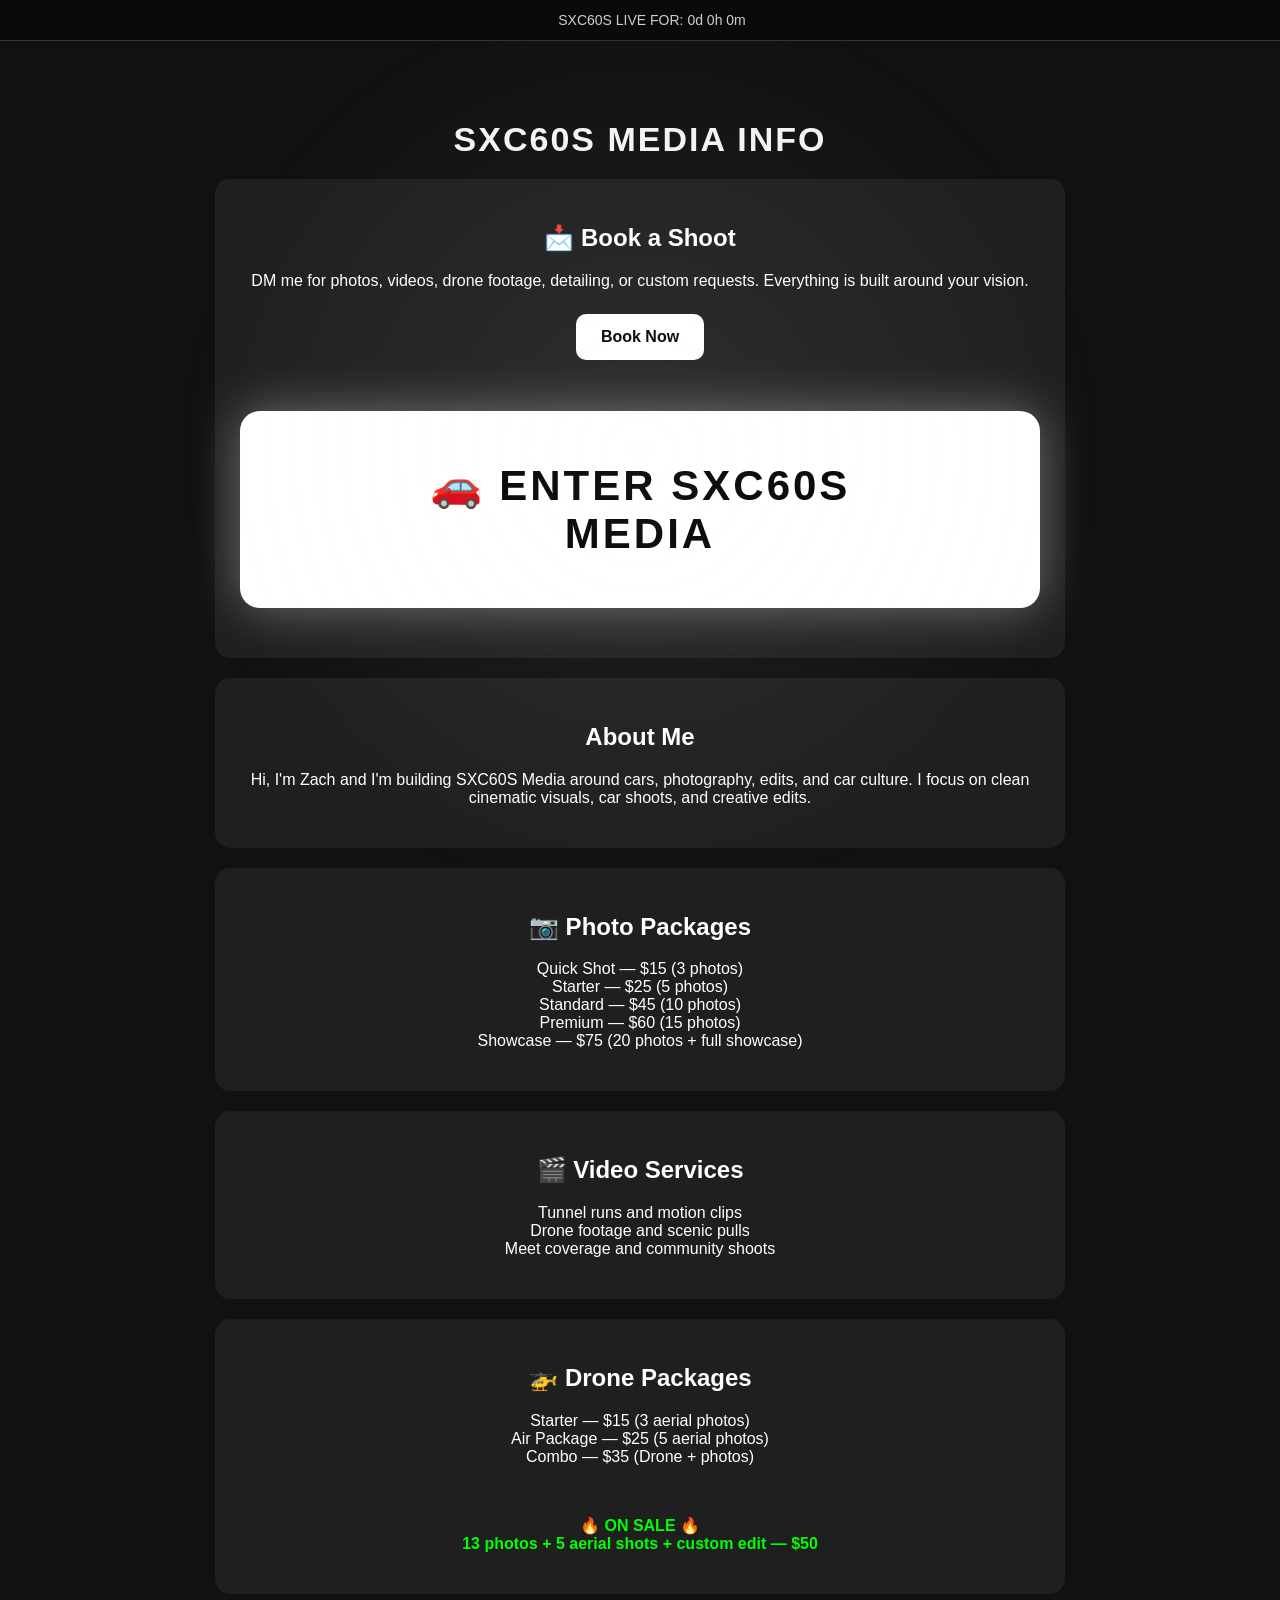
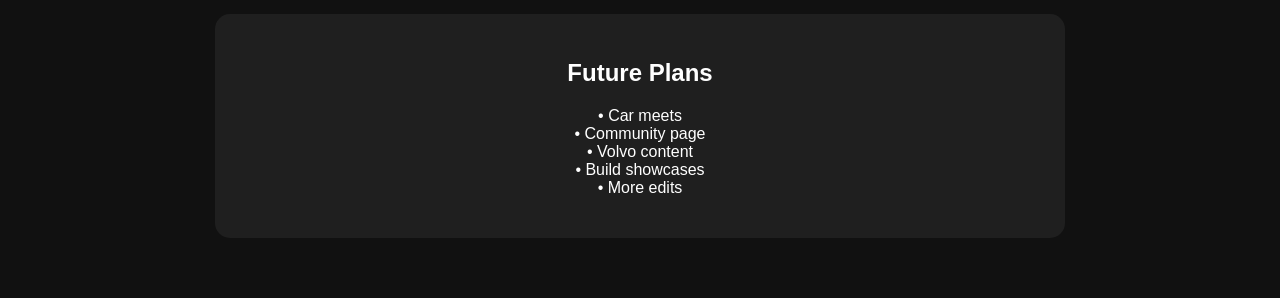
==== info.html @ db4149a3 "Update info.html" ====
<!DOCTYPE html>
<html>
<head>
<title>SXC60S Media Info</title>

<style>

body{
margin:0;
background:#111;
color:white;
font-family:Arial;
text-align:center;
padding:40px;
padding-top:90px; /* ✅ FIX: prevents overlap with top bar */
}

/* =========================
   BACKGROUND GLOW
========================= */

body::before{
content:"";
position:fixed;
top:0;
left:0;
width:100%;
height:100%;
background:radial-gradient(circle at center, rgba(255,255,255,0.07), transparent 60%);
pointer-events:none;
}

/* =========================
   HEADER TIMER
========================= */

.top-bar{
position:fixed;   /* changed from sticky → more stable */
top:0;
left:0;
width:100%;
background:#0a0a0a;
padding:12px;
border-bottom:1px solid #333;
z-index:10;
}

#timer{
font-size:14px;
opacity:0.8;
}

/* =========================
   🔥 TITLE FIXED POSITION
========================= */

h1{
font-size:34px;
margin:30px 0 10px 0;   /* ✅ pushes it down nicely */
letter-spacing:2px;
opacity:0.95;
}

/* =========================
   BOXES
========================= */

.box{
background:#1f1f1f;
padding:25px;
margin:20px auto;
width:80%;
max-width:800px;
border-radius:15px;

transition:0.3s;
}

.box:hover{
transform:translateY(-6px);
box-shadow:0 10px 30px rgba(255,255,255,0.06);
}

/* =========================
   BUTTONS
========================= */

.button{
display:inline-block;
padding:14px 25px;
background:white;
color:black;
text-decoration:none;
border-radius:10px;
font-weight:bold;
margin:8px;

transition:0.3s;
}

.button:hover{
transform:scale(1.05);
opacity:0.85;
}

/* =========================
   BIG ENTER BUTTON
========================= */

.media-enter-btn{
display:inline-block;

padding:50px 120px;
background:white;
color:black;

border-radius:20px;

text-decoration:none;
font-weight:bold;

font-size:42px;
letter-spacing:3px;

margin:25px 0;

transition:0.3s;

box-shadow:0 0 50px rgba(255,255,255,0.35);
}

.media-enter-btn:hover{
transform:scale(1.12);
box-shadow:0 0 90px rgba(255,255,255,0.5);
opacity:0.9;
}

/* =========================
   INFO CARDS
========================= */

.info-card{
background:#2a2a2a;
padding:15px;
margin:10px auto;
border-radius:10px;
width:80%;
max-width:500px;
transition:0.3s;
}

.info-card:hover{
transform:scale(1.03);
background:#333;
}

</style>

</head>

<body>

<!-- TIMER -->
<div class="top-bar">
<div id="timer">Loading timer...</div>
</div>

<!-- TITLE -->
<h1>SXC60S MEDIA INFO</h1>

<!-- BOOK -->
<div class="box">

<h2>📩 Book a Shoot</h2>

<p>
DM me for photos, videos, drone footage, detailing, or custom requests.
Everything is built around your vision.
</p>

<a class="button" href="https://instagram.com/YOURUSERNAME" target="_blank">
Book Now
</a>

<br><br>

<a class="media-enter-btn" href="index.html">
🚗 ENTER SXC60S MEDIA
</a>

</div>

<!-- ABOUT -->
<div class="box">

<h2>About Me</h2>

<p>
Hi, I'm Zach and I'm building SXC60S Media around cars, photography, edits, and car culture.
I focus on clean cinematic visuals, car shoots, and creative edits.
</p>

</div>

<!-- PHOTO -->
<div class="box">

<h2>📷 Photo Packages</h2>

<p>
Quick Shot — $15 (3 photos)<br>
Starter — $25 (5 photos)<br>
Standard — $45 (10 photos)<br>
Premium — $60 (15 photos)<br>
Showcase — $75 (20 photos + full showcase)
</p>

</div>

<!-- VIDEO -->
<div class="box">

<h2>🎬 Video Services</h2>

<p>
Tunnel runs and motion clips<br>
Drone footage and scenic pulls<br>
Meet coverage and community shoots
</p>

</div>

<!-- DRONE -->
<div class="box">

<h2>🚁 Drone Packages</h2>

<p>
Starter — $15 (3 aerial photos)<br>
Air Package — $25 (5 aerial photos)<br>
Combo — $35 (Drone + photos)
</p>

<br>

<p style="color:lime; font-weight:bold;">
🔥 ON SALE 🔥<br>
13 photos + 5 aerial shots + custom edit — $50
</p>

</div>

<!-- FUTURE -->
<div class="box">

<h2>Future Plans</h2>

<p>
• Car meets<br>
• Community page<br>
• Volvo content<br>
• Build showcases<br>
• More edits
</p>

</div>

<script>

/* TIMER */
let startTime = localStorage.getItem("sxc60s_start");

if(!startTime){
startTime = Date.now();
localStorage.setItem("sxc60s_start", startTime);
}

function updateTimer(){

const now = Date.now();
const diff = now - startTime;

const days = Math.floor(diff / (1000*60*60*24));
const hours = Math.floor((diff / (1000*60*60)) % 24);
const minutes = Math.floor((diff / (1000*60)) % 60);

document.getElementById("timer").innerText =
`SXC60S LIVE FOR: ${days}d ${hours}h ${minutes}m`;

}

setInterval(updateTimer, 1000);
updateTimer();

</script>

</body>
</html>
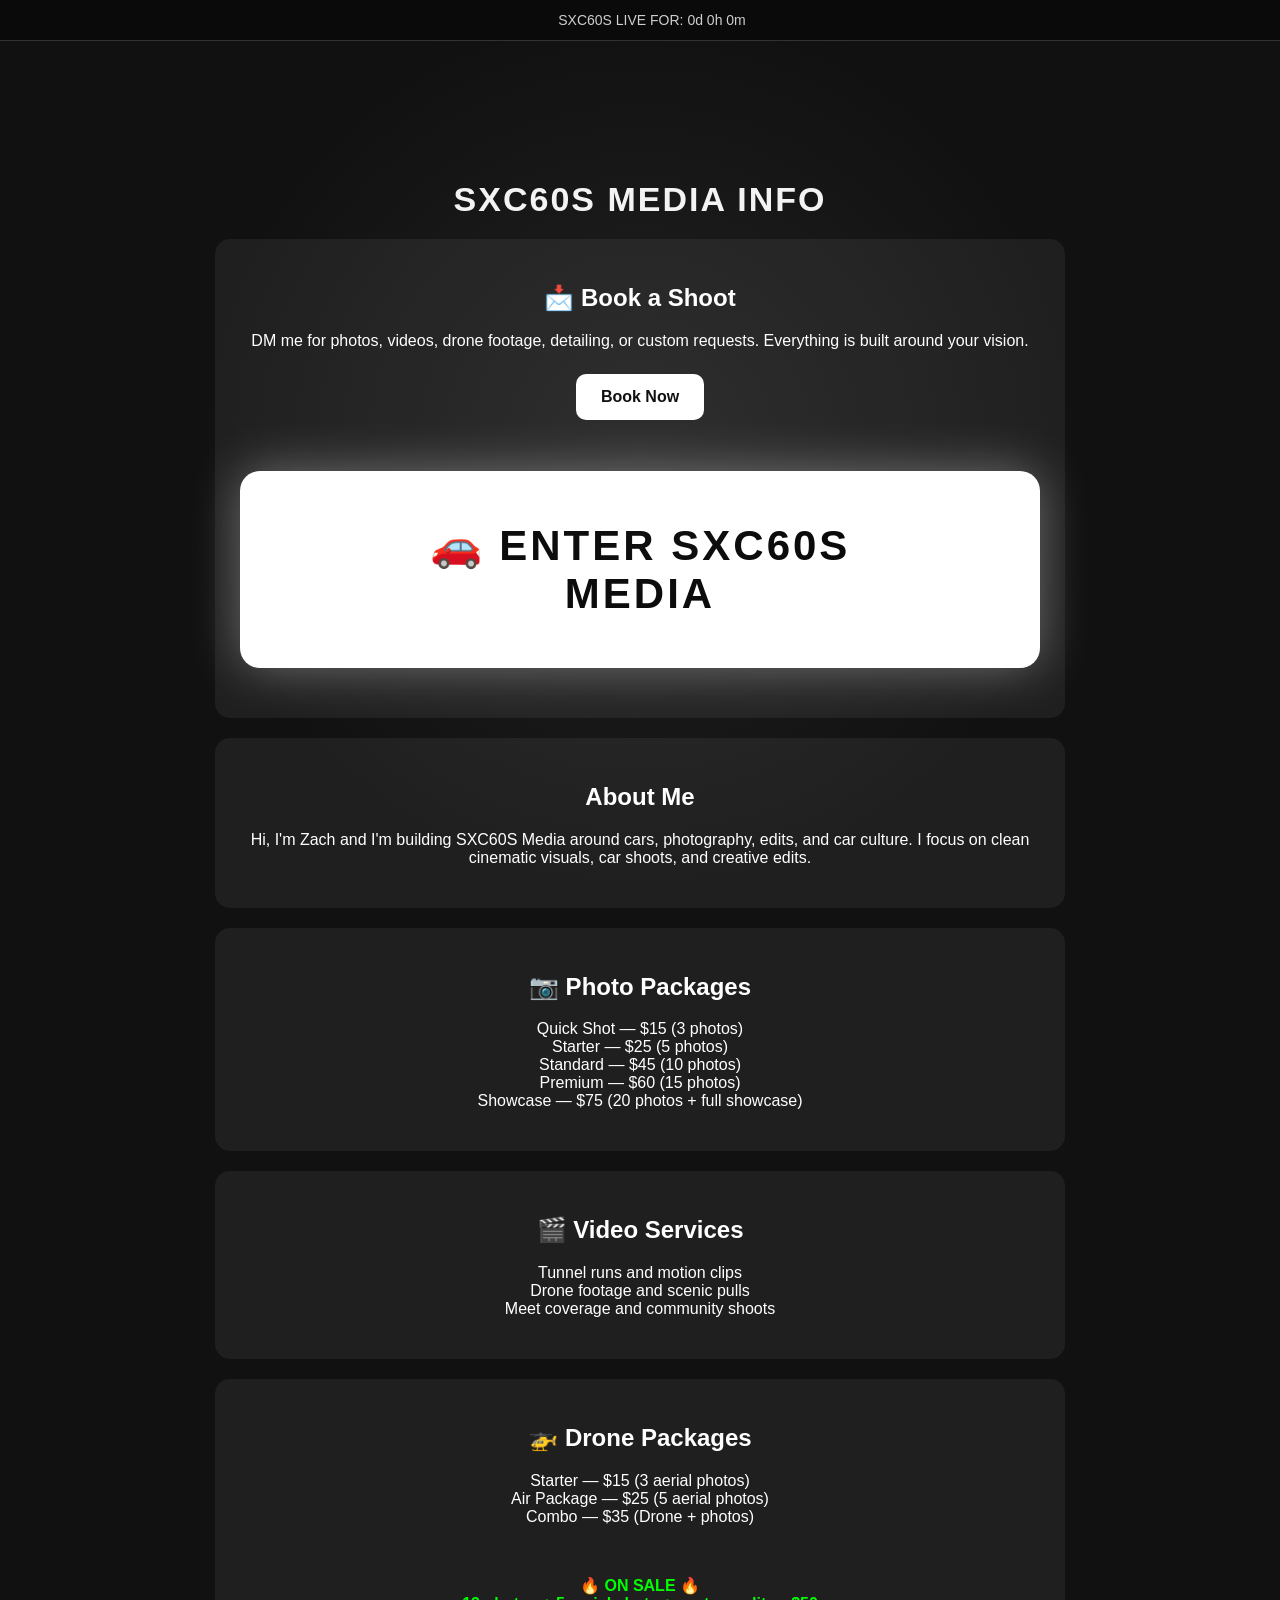
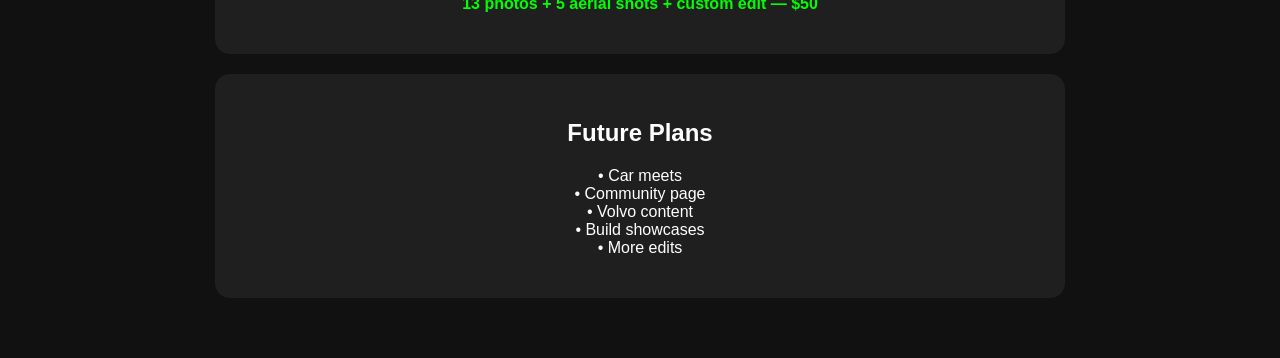
==== commit e90ee731: "Update info.html" ====
--- a/info.html
+++ b/info.html
@@ -11,8 +11,10 @@
 color:white;
 font-family:Arial;
 text-align:center;
+
+/* ✅ FIX: proper spacing for fixed top bar */
 padding:40px;
-padding-top:90px; /* ✅ FIX: prevents overlap with top bar */
+padding-top:120px;
 }
 
 /* =========================
@@ -35,7 +37,7 @@
 ========================= */
 
 .top-bar{
-position:fixed;   /* changed from sticky → more stable */
+position:fixed;
 top:0;
 left:0;
 width:100%;
@@ -51,12 +53,12 @@
 }
 
 /* =========================
-   🔥 TITLE FIXED POSITION
+   TITLE (FIXED PROPERLY)
 ========================= */
 
 h1{
 font-size:34px;
-margin:30px 0 10px 0;   /* ✅ pushes it down nicely */
+margin:60px 0 10px 0; /* ✅ pushes it BELOW the fixed bar cleanly */
 letter-spacing:2px;
 opacity:0.95;
 }
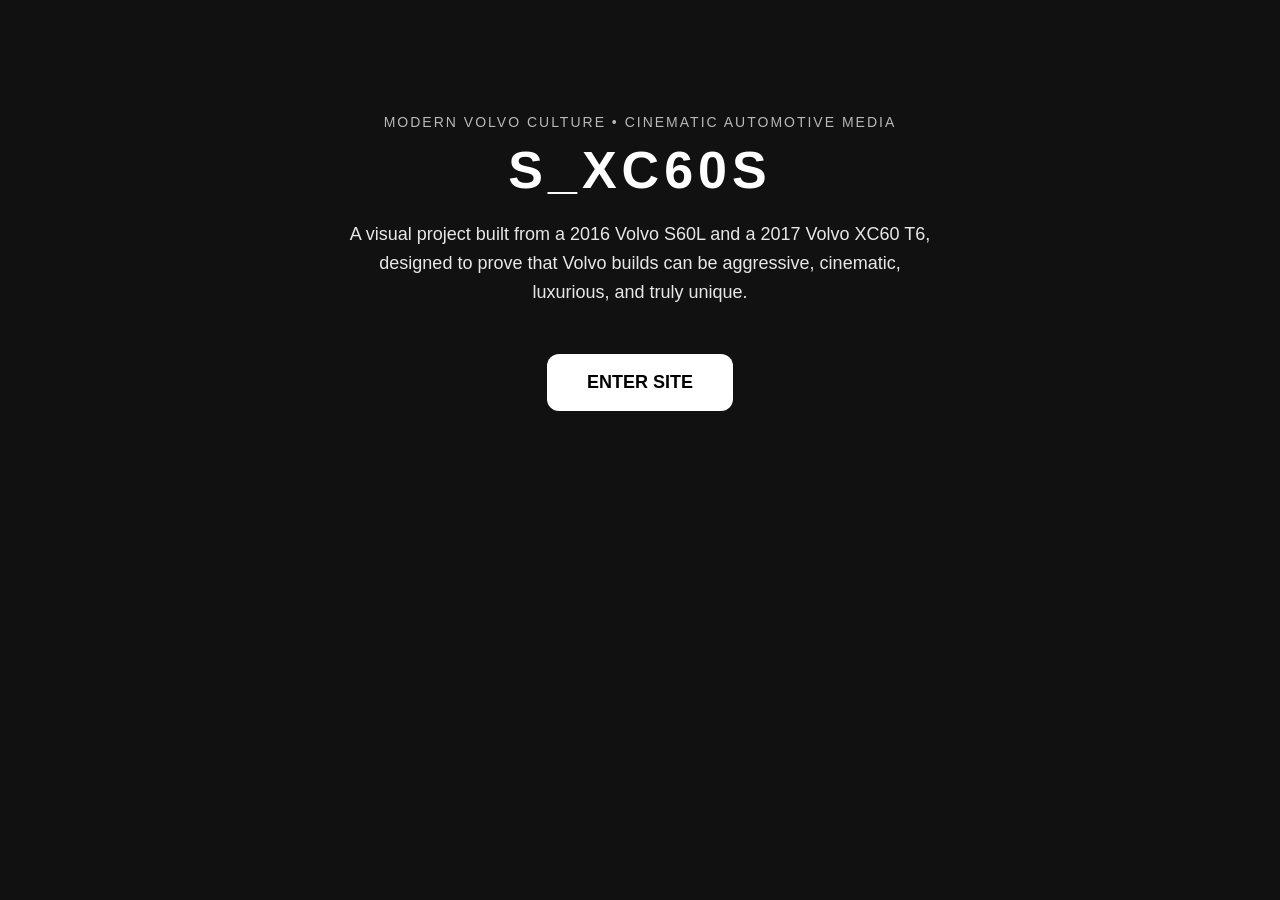
==== commit e86179ee: "Update info.html" ====
--- a/info.html
+++ b/info.html
@@ -1,7 +1,7 @@
 <!DOCTYPE html>
 <html>
 <head>
-<title>SXC60S Media Info</title>
+<title>S_XC60S Brand</title>
 
 <style>
 
@@ -11,149 +11,54 @@
 color:white;
 font-family:Arial;
 text-align:center;
-
-/* ✅ FIX: proper spacing for fixed top bar */
-padding:40px;
-padding-top:120px;
+padding:60px 20px;
 }
 
-/* =========================
-   BACKGROUND GLOW
-========================= */
-
-body::before{
-content:"";
-position:fixed;
-top:0;
-left:0;
-width:100%;
-height:100%;
-background:radial-gradient(circle at center, rgba(255,255,255,0.07), transparent 60%);
-pointer-events:none;
+/* BRAND BLOCK */
+.brand{
+max-width:800px;
+margin:0 auto;
+padding:40px 20px;
 }
 
-/* =========================
-   HEADER TIMER
-========================= */
-
-.top-bar{
-position:fixed;
-top:0;
-left:0;
-width:100%;
-background:#0a0a0a;
-padding:12px;
-border-bottom:1px solid #333;
-z-index:10;
+.brand p.top{
+opacity:0.7;
+letter-spacing:2px;
+text-transform:uppercase;
+font-size:14px;
+margin-bottom:10px;
 }
 
-#timer{
-font-size:14px;
-opacity:0.8;
+.brand h1{
+font-size:52px;
+margin:10px 0;
+letter-spacing:5px;
 }
 
-/* =========================
-   TITLE (FIXED PROPERLY)
-========================= */
-
-h1{
-font-size:34px;
-margin:60px 0 10px 0; /* ✅ pushes it BELOW the fixed bar cleanly */
-letter-spacing:2px;
-opacity:0.95;
+.brand p.desc{
+font-size:18px;
+opacity:0.9;
+line-height:1.6;
+margin-top:20px;
 }
 
-/* =========================
-   BOXES
-========================= */
-
-.box{
-background:#1f1f1f;
-padding:25px;
-margin:20px auto;
-width:80%;
-max-width:800px;
-border-radius:15px;
-
-transition:0.3s;
-}
-
-.box:hover{
-transform:translateY(-6px);
-box-shadow:0 10px 30px rgba(255,255,255,0.06);
-}
-
-/* =========================
-   BUTTONS
-========================= */
-
+/* BUTTON (optional clean enter style) */
 .button{
 display:inline-block;
-padding:14px 25px;
+margin-top:30px;
+padding:18px 40px;
 background:white;
 color:black;
 text-decoration:none;
-border-radius:10px;
 font-weight:bold;
-margin:8px;
-
+border-radius:12px;
+font-size:18px;
 transition:0.3s;
 }
 
 .button:hover{
-transform:scale(1.05);
+transform:scale(1.08);
 opacity:0.85;
-}
-
-/* =========================
-   BIG ENTER BUTTON
-========================= */
-
-.media-enter-btn{
-display:inline-block;
-
-padding:50px 120px;
-background:white;
-color:black;
-
-border-radius:20px;
-
-text-decoration:none;
-font-weight:bold;
-
-font-size:42px;
-letter-spacing:3px;
-
-margin:25px 0;
-
-transition:0.3s;
-
-box-shadow:0 0 50px rgba(255,255,255,0.35);
-}
-
-.media-enter-btn:hover{
-transform:scale(1.12);
-box-shadow:0 0 90px rgba(255,255,255,0.5);
-opacity:0.9;
-}
-
-/* =========================
-   INFO CARDS
-========================= */
-
-.info-card{
-background:#2a2a2a;
-padding:15px;
-margin:10px auto;
-border-radius:10px;
-width:80%;
-max-width:500px;
-transition:0.3s;
-}
-
-.info-card:hover{
-transform:scale(1.03);
-background:#333;
 }
 
 </style>
@@ -162,139 +67,27 @@
 
 <body>
 
-<!-- TIMER -->
-<div class="top-bar">
-<div id="timer">Loading timer...</div>
-</div>
+<div class="brand">
 
-<!-- TITLE -->
-<h1>SXC60S MEDIA INFO</h1>
+  <p class="top">
+    Modern Volvo culture • cinematic automotive media
+  </p>
 
-<!-- BOOK -->
-<div class="box">
+  <h1>
+    S_XC60S
+  </h1>
 
-<h2>📩 Book a Shoot</h2>
+  <p class="desc">
+    A visual project built from a 2016 Volvo S60L and a 2017 Volvo XC60 T6,<br>
+    designed to prove that Volvo builds can be aggressive, cinematic,<br>
+    luxurious, and truly unique.
+  </p>
 
-<p>
-DM me for photos, videos, drone footage, detailing, or custom requests.
-Everything is built around your vision.
-</p>
-
-<a class="button" href="https://instagram.com/YOURUSERNAME" target="_blank">
-Book Now
-</a>
-
-<br><br>
-
-<a class="media-enter-btn" href="index.html">
-🚗 ENTER SXC60S MEDIA
-</a>
+  <a class="button" href="index.html">
+    ENTER SITE
+  </a>
 
 </div>
 
-<!-- ABOUT -->
-<div class="box">
-
-<h2>About Me</h2>
-
-<p>
-Hi, I'm Zach and I'm building SXC60S Media around cars, photography, edits, and car culture.
-I focus on clean cinematic visuals, car shoots, and creative edits.
-</p>
-
-</div>
-
-<!-- PHOTO -->
-<div class="box">
-
-<h2>📷 Photo Packages</h2>
-
-<p>
-Quick Shot — $15 (3 photos)<br>
-Starter — $25 (5 photos)<br>
-Standard — $45 (10 photos)<br>
-Premium — $60 (15 photos)<br>
-Showcase — $75 (20 photos + full showcase)
-</p>
-
-</div>
-
-<!-- VIDEO -->
-<div class="box">
-
-<h2>🎬 Video Services</h2>
-
-<p>
-Tunnel runs and motion clips<br>
-Drone footage and scenic pulls<br>
-Meet coverage and community shoots
-</p>
-
-</div>
-
-<!-- DRONE -->
-<div class="box">
-
-<h2>🚁 Drone Packages</h2>
-
-<p>
-Starter — $15 (3 aerial photos)<br>
-Air Package — $25 (5 aerial photos)<br>
-Combo — $35 (Drone + photos)
-</p>
-
-<br>
-
-<p style="color:lime; font-weight:bold;">
-🔥 ON SALE 🔥<br>
-13 photos + 5 aerial shots + custom edit — $50
-</p>
-
-</div>
-
-<!-- FUTURE -->
-<div class="box">
-
-<h2>Future Plans</h2>
-
-<p>
-• Car meets<br>
-• Community page<br>
-• Volvo content<br>
-• Build showcases<br>
-• More edits
-</p>
-
-</div>
-
-<script>
-
-/* TIMER */
-let startTime = localStorage.getItem("sxc60s_start");
-
-if(!startTime){
-startTime = Date.now();
-localStorage.setItem("sxc60s_start", startTime);
-}
-
-function updateTimer(){
-
-const now = Date.now();
-const diff = now - startTime;
-
-const days = Math.floor(diff / (1000*60*60*24));
-const hours = Math.floor((diff / (1000*60*60)) % 24);
-const minutes = Math.floor((diff / (1000*60)) % 60);
-
-document.getElementById("timer").innerText =
-`SXC60S LIVE FOR: ${days}d ${hours}h ${minutes}m`;
-
-}
-
-setInterval(updateTimer, 1000);
-updateTimer();
-
-</script>
-
 </body>
 </html>
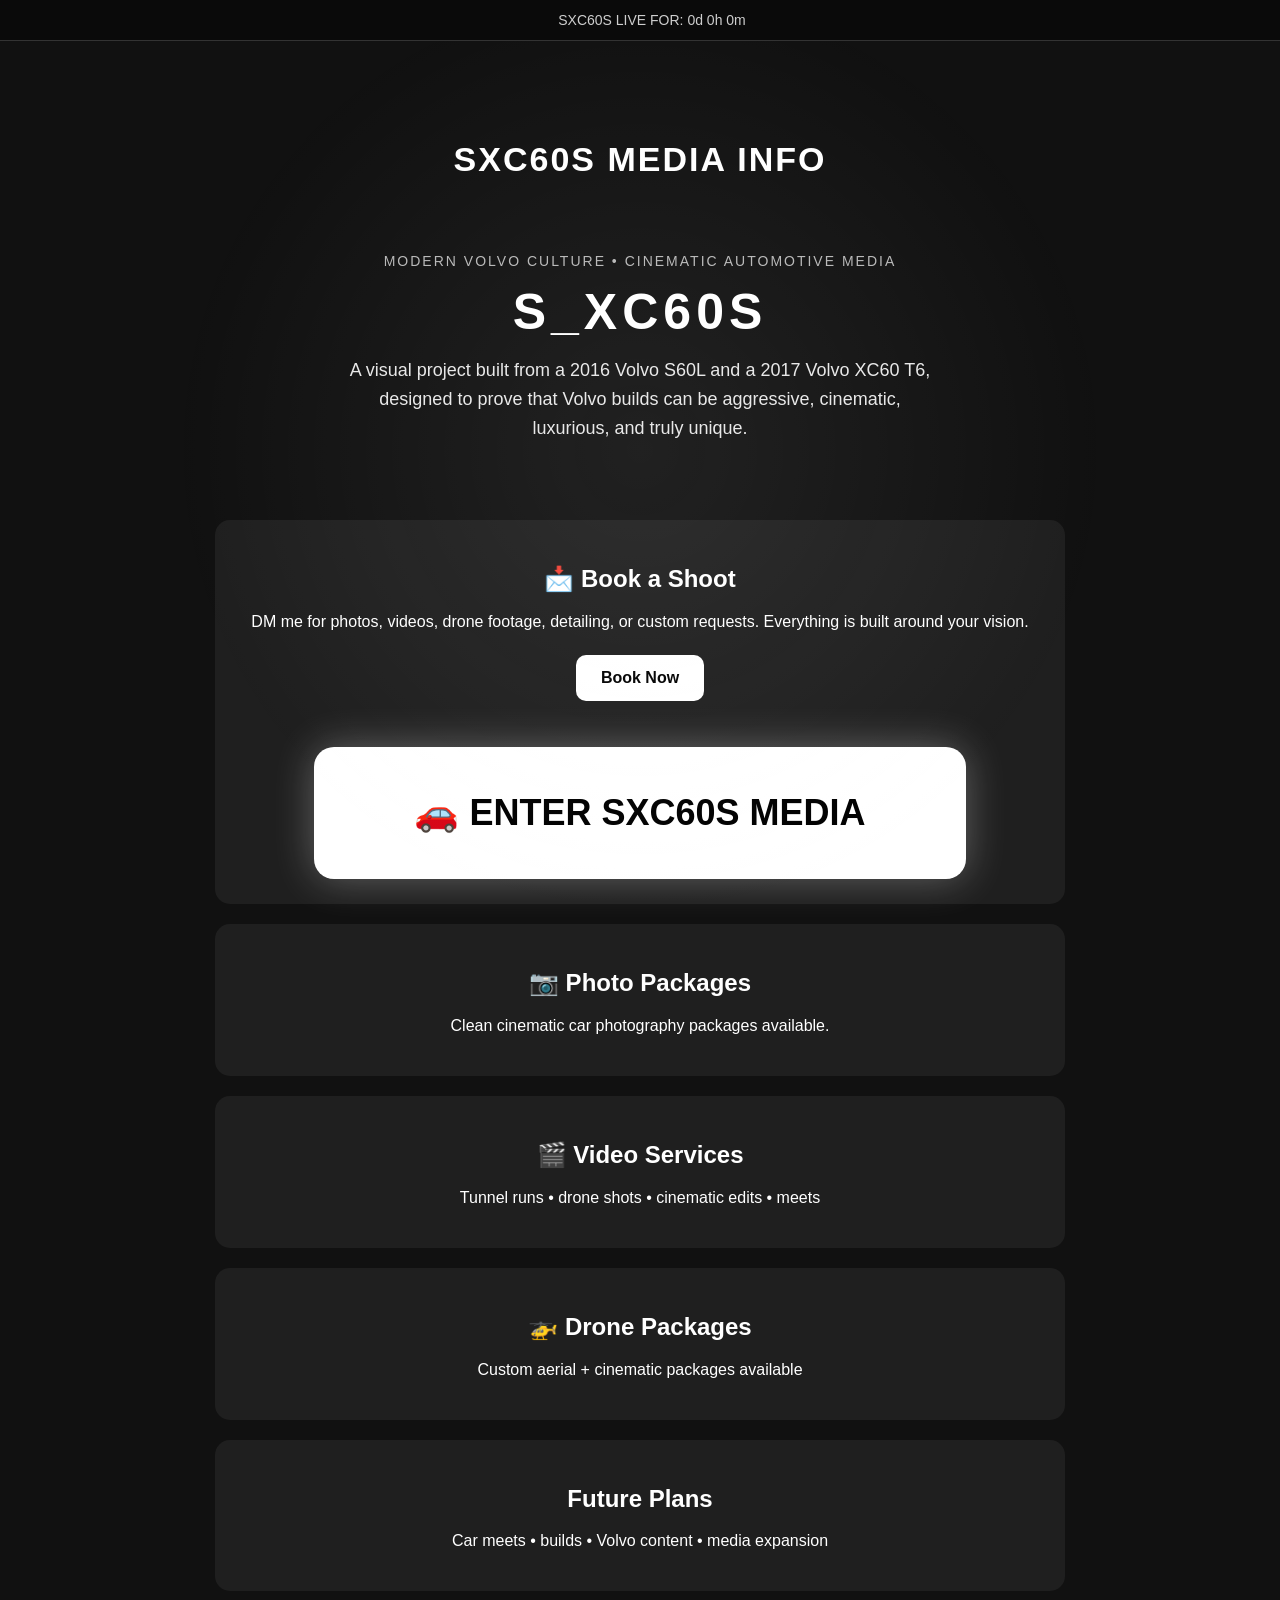
==== commit 02a2440c: "Update info.html" ====
--- a/info.html
+++ b/info.html
@@ -1,7 +1,7 @@
 <!DOCTYPE html>
 <html>
 <head>
-<title>S_XC60S Brand</title>
+<title>SXC60S Media Info</title>
 
 <style>
 
@@ -11,54 +11,119 @@
 color:white;
 font-family:Arial;
 text-align:center;
-padding:60px 20px;
-}
-
-/* BRAND BLOCK */
+padding:40px;
+padding-top:90px;
+}
+
+/* BACKGROUND */
+body::before{
+content:"";
+position:fixed;
+top:0;
+left:0;
+width:100%;
+height:100%;
+background:radial-gradient(circle at center, rgba(255,255,255,0.07), transparent 60%);
+pointer-events:none;
+}
+
+/* TOP BAR TIMER */
+.top-bar{
+position:fixed;
+top:0;
+left:0;
+width:100%;
+background:#0a0a0a;
+padding:12px;
+border-bottom:1px solid #333;
+z-index:10;
+}
+
+#timer{
+font-size:14px;
+opacity:0.8;
+}
+
+/* TITLE */
+h1{
+font-size:34px;
+margin:50px 0 10px 0;
+letter-spacing:2px;
+}
+
+/* BOX */
+.box{
+background:#1f1f1f;
+padding:25px;
+margin:20px auto;
+width:80%;
+max-width:800px;
+border-radius:15px;
+}
+
+/* BUTTON */
+.button{
+display:inline-block;
+padding:14px 25px;
+background:white;
+color:black;
+text-decoration:none;
+border-radius:10px;
+font-weight:bold;
+margin:8px;
+transition:0.3s;
+}
+
+.button:hover{
+transform:scale(1.05);
+opacity:0.85;
+}
+
+/* ENTER BUTTON */
+.media-enter-btn{
+display:inline-block;
+padding:45px 100px;
+background:white;
+color:black;
+border-radius:20px;
+font-size:36px;
+font-weight:bold;
+text-decoration:none;
+margin-top:20px;
+transition:0.3s;
+box-shadow:0 0 40px rgba(255,255,255,0.3);
+}
+
+.media-enter-btn:hover{
+transform:scale(1.08);
+box-shadow:0 0 70px rgba(255,255,255,0.5);
+}
+
+/* BRAND SECTION */
 .brand{
 max-width:800px;
-margin:0 auto;
-padding:40px 20px;
-}
-
-.brand p.top{
+margin:40px auto;
+padding:20px;
+}
+
+.brand .top{
 opacity:0.7;
 letter-spacing:2px;
 text-transform:uppercase;
 font-size:14px;
-margin-bottom:10px;
-}
-
-.brand h1{
-font-size:52px;
+}
+
+.brand h2{
+font-size:50px;
 margin:10px 0;
 letter-spacing:5px;
 }
 
-.brand p.desc{
+.brand .desc{
 font-size:18px;
 opacity:0.9;
 line-height:1.6;
-margin-top:20px;
-}
-
-/* BUTTON (optional clean enter style) */
-.button{
-display:inline-block;
-margin-top:30px;
-padding:18px 40px;
-background:white;
-color:black;
-text-decoration:none;
-font-weight:bold;
-border-radius:12px;
-font-size:18px;
-transition:0.3s;
-}
-
-.button:hover{
-transform:scale(1.08);
-opacity:0.85;
+margin-top:15px;
 }
 
 </style>
@@ -67,15 +132,23 @@
 
 <body>
 
+<!-- TIMER -->
+<div class="top-bar">
+<div id="timer">Loading timer...</div>
+</div>
+
+<h1>SXC60S MEDIA INFO</h1>
+
+<!-- BRAND BLOCK ADDED PROPERLY -->
 <div class="brand">
 
   <p class="top">
     Modern Volvo culture • cinematic automotive media
   </p>
 
-  <h1>
+  <h2>
     S_XC60S
-  </h1>
+  </h2>
 
   <p class="desc">
     A visual project built from a 2016 Volvo S60L and a 2017 Volvo XC60 T6,<br>
@@ -83,11 +156,79 @@
     luxurious, and truly unique.
   </p>
 
-  <a class="button" href="index.html">
-    ENTER SITE
-  </a>
-
-</div>
+</div>
+
+<!-- BOOK -->
+<div class="box">
+
+<h2>📩 Book a Shoot</h2>
+
+<p>
+DM me for photos, videos, drone footage, detailing, or custom requests.
+Everything is built around your vision.
+</p>
+
+<a class="button" href="https://instagram.com/YOURUSERNAME" target="_blank">
+Book Now
+</a>
+
+<br><br>
+
+<a class="media-enter-btn" href="index.html">
+🚗 ENTER SXC60S MEDIA
+</a>
+
+</div>
+
+<!-- OTHER SECTIONS -->
+<div class="box">
+<h2>📷 Photo Packages</h2>
+<p>Clean cinematic car photography packages available.</p>
+</div>
+
+<div class="box">
+<h2>🎬 Video Services</h2>
+<p>Tunnel runs • drone shots • cinematic edits • meets</p>
+</div>
+
+<div class="box">
+<h2>🚁 Drone Packages</h2>
+<p>Custom aerial + cinematic packages available</p>
+</div>
+
+<div class="box">
+<h2>Future Plans</h2>
+<p>Car meets • builds • Volvo content • media expansion</p>
+</div>
+
+<script>
+
+/* TIMER */
+let startTime = localStorage.getItem("sxc60s_start");
+
+if(!startTime){
+startTime = Date.now();
+localStorage.setItem("sxc60s_start", startTime);
+}
+
+function updateTimer(){
+
+const now = Date.now();
+const diff = now - startTime;
+
+const days = Math.floor(diff / (1000*60*60*24));
+const hours = Math.floor((diff / (1000*60*60)) % 24);
+const minutes = Math.floor((diff / (1000*60)) % 60);
+
+document.getElementById("timer").innerText =
+`SXC60S LIVE FOR: ${days}d ${hours}h ${minutes}m`;
+
+}
+
+setInterval(updateTimer, 1000);
+updateTimer();
+
+</script>
 
 </body>
 </html>
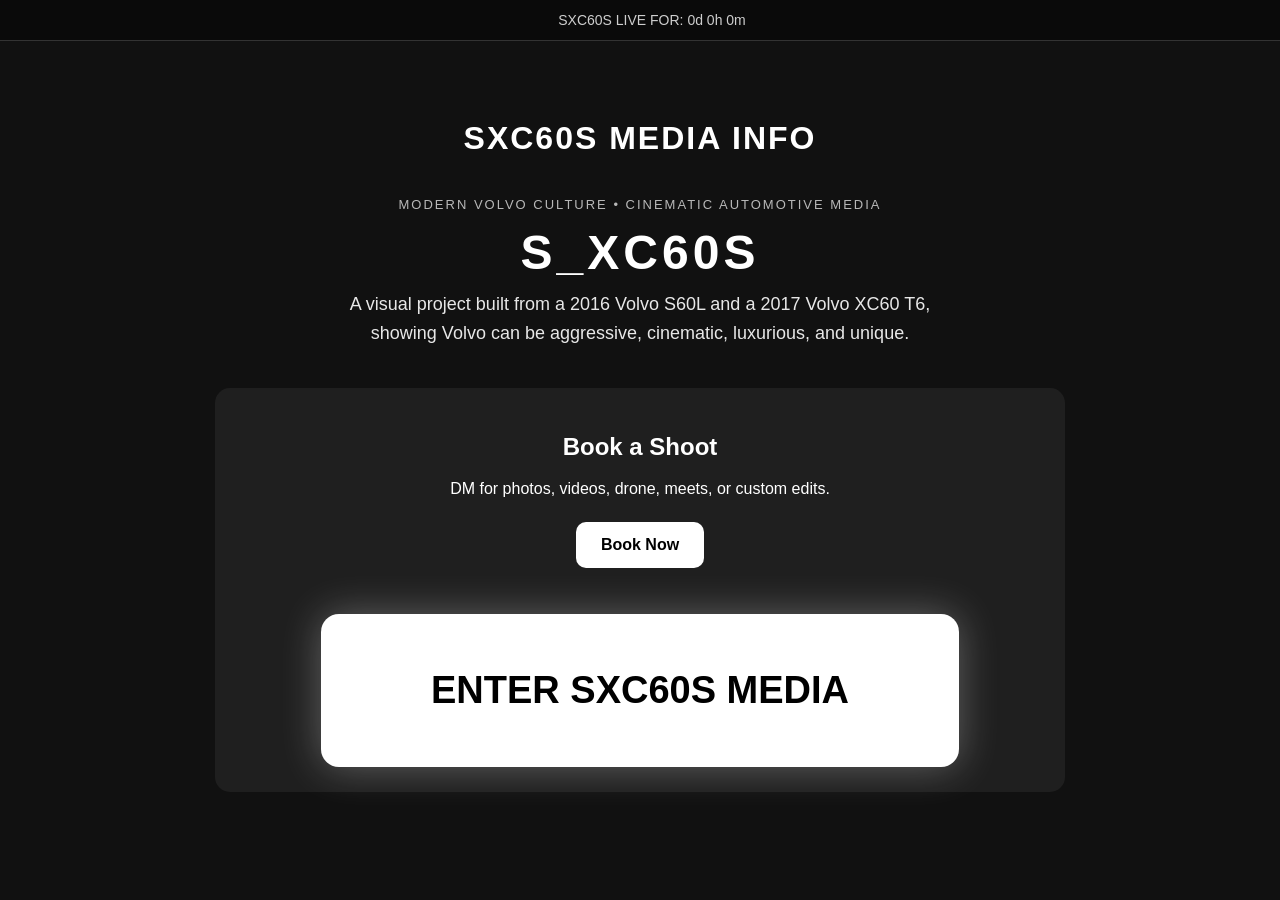
==== commit ed783206: "Update info.html" ====
--- a/info.html
+++ b/info.html
@@ -15,19 +15,7 @@
 padding-top:90px;
 }
 
-/* BACKGROUND */
-body::before{
-content:"";
-position:fixed;
-top:0;
-left:0;
-width:100%;
-height:100%;
-background:radial-gradient(circle at center, rgba(255,255,255,0.07), transparent 60%);
-pointer-events:none;
-}
-
-/* TOP BAR TIMER */
+/* TOP BAR */
 .top-bar{
 position:fixed;
 top:0;
@@ -44,10 +32,10 @@
 opacity:0.8;
 }
 
-/* TITLE */
+/* TITLE FIX */
 h1{
-font-size:34px;
-margin:50px 0 10px 0;
+font-size:32px;
+margin:30px 0 10px 0;
 letter-spacing:2px;
 }
 
@@ -76,17 +64,16 @@
 
 .button:hover{
 transform:scale(1.05);
-opacity:0.85;
 }
 
-/* ENTER BUTTON */
+/* BIG ENTER BUTTON */
 .media-enter-btn{
 display:inline-block;
-padding:45px 100px;
+padding:55px 110px;
 background:white;
 color:black;
-border-radius:20px;
-font-size:36px;
+border-radius:18px;
+font-size:38px;
 font-weight:bold;
 text-decoration:none;
 margin-top:20px;
@@ -96,34 +83,32 @@
 
 .media-enter-btn:hover{
 transform:scale(1.08);
-box-shadow:0 0 70px rgba(255,255,255,0.5);
+box-shadow:0 0 80px rgba(255,255,255,0.5);
 }
 
 /* BRAND SECTION */
 .brand{
+margin:40px auto;
 max-width:800px;
-margin:40px auto;
-padding:20px;
 }
 
-.brand .top{
+.brand p{
 opacity:0.7;
 letter-spacing:2px;
 text-transform:uppercase;
-font-size:14px;
+font-size:13px;
 }
 
 .brand h2{
-font-size:50px;
+font-size:48px;
 margin:10px 0;
-letter-spacing:5px;
+letter-spacing:4px;
 }
 
 .brand .desc{
 font-size:18px;
 opacity:0.9;
 line-height:1.6;
-margin-top:15px;
 }
 
 </style>
@@ -132,41 +117,30 @@
 
 <body>
 
-<!-- TIMER -->
 <div class="top-bar">
 <div id="timer">Loading timer...</div>
 </div>
 
 <h1>SXC60S MEDIA INFO</h1>
 
-<!-- BRAND BLOCK ADDED PROPERLY -->
 <div class="brand">
 
-  <p class="top">
-    Modern Volvo culture • cinematic automotive media
-  </p>
+<p>Modern Volvo culture • cinematic automotive media</p>
 
-  <h2>
-    S_XC60S
-  </h2>
+<h2>S_XC60S</h2>
 
-  <p class="desc">
-    A visual project built from a 2016 Volvo S60L and a 2017 Volvo XC60 T6,<br>
-    designed to prove that Volvo builds can be aggressive, cinematic,<br>
-    luxurious, and truly unique.
-  </p>
+<div class="desc">
+A visual project built from a 2016 Volvo S60L and a 2017 Volvo XC60 T6,<br>
+showing Volvo can be aggressive, cinematic, luxurious, and unique.
+</div>
 
 </div>
 
-<!-- BOOK -->
 <div class="box">
 
-<h2>📩 Book a Shoot</h2>
+<h2>Book a Shoot</h2>
 
-<p>
-DM me for photos, videos, drone footage, detailing, or custom requests.
-Everything is built around your vision.
-</p>
+<p>DM for photos, videos, drone, meets, or custom edits.</p>
 
 <a class="button" href="https://instagram.com/YOURUSERNAME" target="_blank">
 Book Now
@@ -175,30 +149,9 @@
 <br><br>
 
 <a class="media-enter-btn" href="index.html">
-🚗 ENTER SXC60S MEDIA
+ENTER SXC60S MEDIA
 </a>
 
-</div>
-
-<!-- OTHER SECTIONS -->
-<div class="box">
-<h2>📷 Photo Packages</h2>
-<p>Clean cinematic car photography packages available.</p>
-</div>
-
-<div class="box">
-<h2>🎬 Video Services</h2>
-<p>Tunnel runs • drone shots • cinematic edits • meets</p>
-</div>
-
-<div class="box">
-<h2>🚁 Drone Packages</h2>
-<p>Custom aerial + cinematic packages available</p>
-</div>
-
-<div class="box">
-<h2>Future Plans</h2>
-<p>Car meets • builds • Volvo content • media expansion</p>
 </div>
 
 <script>
@@ -212,17 +165,15 @@
 }
 
 function updateTimer(){
-
 const now = Date.now();
 const diff = now - startTime;
 
-const days = Math.floor(diff / (1000*60*60*24));
-const hours = Math.floor((diff / (1000*60*60)) % 24);
-const minutes = Math.floor((diff / (1000*60)) % 60);
+const days = Math.floor(diff / 86400000);
+const hours = Math.floor((diff / 3600000) % 24);
+const minutes = Math.floor((diff / 60000) % 60);
 
 document.getElementById("timer").innerText =
 `SXC60S LIVE FOR: ${days}d ${hours}h ${minutes}m`;
-
 }
 
 setInterval(updateTimer, 1000);
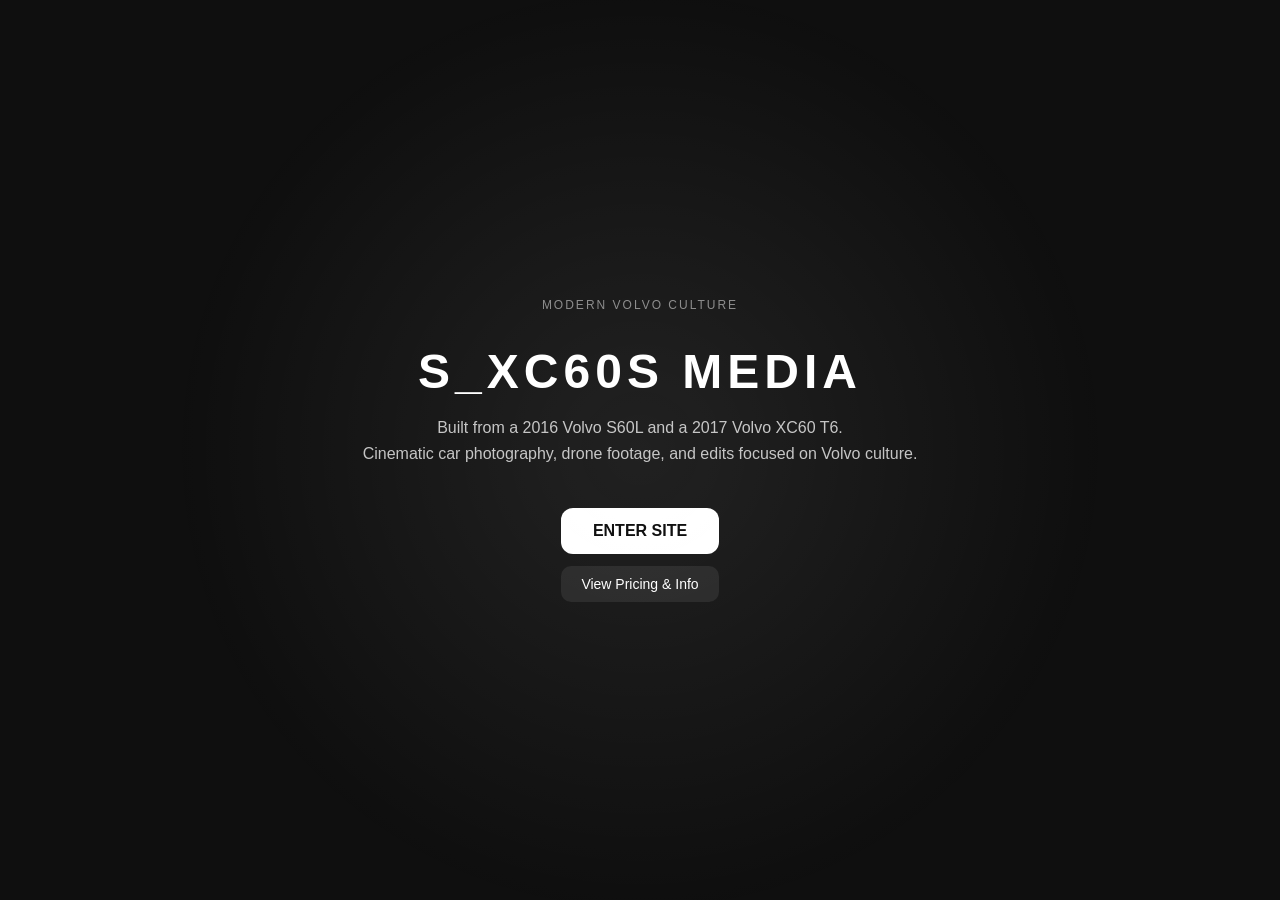
==== commit bec47650: "Update info.html" ====
--- a/info.html
+++ b/info.html
@@ -1,114 +1,104 @@
 <!DOCTYPE html>
 <html>
 <head>
-<title>SXC60S Media Info</title>
+<title>SXC60S Media Hub</title>
 
 <style>
 
 body{
 margin:0;
-background:#111;
+height:100vh;
+display:flex;
+justify-content:center;
+align-items:center;
+background:#0f0f0f;
 color:white;
 font-family:Arial;
 text-align:center;
-padding:40px;
-padding-top:90px;
+overflow:hidden;
 }
 
-/* TOP BAR */
-.top-bar{
+/* BACKGROUND GLOW */
+body::before{
+content:"";
 position:fixed;
 top:0;
 left:0;
 width:100%;
-background:#0a0a0a;
-padding:12px;
-border-bottom:1px solid #333;
-z-index:10;
+height:100%;
+background:radial-gradient(circle at center, rgba(255,255,255,0.08), transparent 60%);
+pointer-events:none;
 }
 
-#timer{
-font-size:14px;
-opacity:0.8;
+/* MAIN CONTAINER */
+.container{
+max-width:700px;
+padding:40px;
+animation:fadeIn 1.2s ease;
 }
 
-/* TITLE FIX */
-h1{
-font-size:32px;
-margin:30px 0 10px 0;
-letter-spacing:2px;
+@keyframes fadeIn{
+from{opacity:0; transform:translateY(20px);}
+to{opacity:1; transform:translateY(0);}
 }
 
-/* BOX */
-.box{
-background:#1f1f1f;
-padding:25px;
-margin:20px auto;
-width:80%;
-max-width:800px;
-border-radius:15px;
+/* TITLE */
+h1{
+font-size:48px;
+letter-spacing:5px;
+margin-bottom:10px;
 }
 
-/* BUTTON */
+/* SUBTEXT */
+p{
+opacity:0.75;
+font-size:16px;
+line-height:1.6;
+}
+
+/* MAIN ENTER BUTTON */
 .button{
 display:inline-block;
-padding:14px 25px;
+margin-top:25px;
+padding:14px 32px;
 background:white;
 color:black;
 text-decoration:none;
-border-radius:10px;
 font-weight:bold;
-margin:8px;
+border-radius:12px;
+font-size:16px;
 transition:0.3s;
 }
 
 .button:hover{
-transform:scale(1.05);
+transform:scale(1.08);
+box-shadow:0 0 30px rgba(255,255,255,0.25);
 }
 
-/* BIG ENTER BUTTON */
-.media-enter-btn{
+/* SECOND BUTTON */
+.secondary{
 display:inline-block;
-padding:55px 110px;
-background:white;
-color:black;
-border-radius:18px;
-font-size:38px;
-font-weight:bold;
+margin-top:12px;
+padding:10px 20px;
+background:#222;
+color:white;
 text-decoration:none;
-margin-top:20px;
+border-radius:10px;
+font-size:14px;
 transition:0.3s;
-box-shadow:0 0 40px rgba(255,255,255,0.3);
 }
 
-.media-enter-btn:hover{
-transform:scale(1.08);
-box-shadow:0 0 80px rgba(255,255,255,0.5);
+.secondary:hover{
+background:#333;
 }
 
-/* BRAND SECTION */
-.brand{
-margin:40px auto;
-max-width:800px;
-}
-
-.brand p{
-opacity:0.7;
+/* SMALL LABEL */
+.label{
+font-size:12px;
+opacity:0.5;
 letter-spacing:2px;
+margin-bottom:10px;
 text-transform:uppercase;
-font-size:13px;
-}
-
-.brand h2{
-font-size:48px;
-margin:10px 0;
-letter-spacing:4px;
-}
-
-.brand .desc{
-font-size:18px;
-opacity:0.9;
-line-height:1.6;
 }
 
 </style>
@@ -117,69 +107,30 @@
 
 <body>
 
-<div class="top-bar">
-<div id="timer">Loading timer...</div>
-</div>
+<div class="container">
 
-<h1>SXC60S MEDIA INFO</h1>
+<div class="label">Modern Volvo Culture</div>
 
-<div class="brand">
+<h1>S_XC60S MEDIA</h1>
 
-<p>Modern Volvo culture • cinematic automotive media</p>
+<p>
+Built from a 2016 Volvo S60L and a 2017 Volvo XC60 T6.<br>
+Cinematic car photography, drone footage, and edits focused on Volvo culture.
+</p>
 
-<h2>S_XC60S</h2>
-
-<div class="desc">
-A visual project built from a 2016 Volvo S60L and a 2017 Volvo XC60 T6,<br>
-showing Volvo can be aggressive, cinematic, luxurious, and unique.
-</div>
-
-</div>
-
-<div class="box">
-
-<h2>Book a Shoot</h2>
-
-<p>DM for photos, videos, drone, meets, or custom edits.</p>
-
-<a class="button" href="https://instagram.com/YOURUSERNAME" target="_blank">
-Book Now
+<!-- MAIN ENTER BUTTON -->
+<a class="button" href="index.html">
+ENTER SITE
 </a>
 
-<br><br>
+<br>
 
-<a class="media-enter-btn" href="index.html">
-ENTER SXC60S MEDIA
+<!-- INFO PAGE -->
+<a class="secondary" href="info.html">
+View Pricing & Info
 </a>
 
 </div>
 
-<script>
-
-/* TIMER */
-let startTime = localStorage.getItem("sxc60s_start");
-
-if(!startTime){
-startTime = Date.now();
-localStorage.setItem("sxc60s_start", startTime);
-}
-
-function updateTimer(){
-const now = Date.now();
-const diff = now - startTime;
-
-const days = Math.floor(diff / 86400000);
-const hours = Math.floor((diff / 3600000) % 24);
-const minutes = Math.floor((diff / 60000) % 60);
-
-document.getElementById("timer").innerText =
-`SXC60S LIVE FOR: ${days}d ${hours}h ${minutes}m`;
-}
-
-setInterval(updateTimer, 1000);
-updateTimer();
-
-</script>
-
 </body>
 </html>
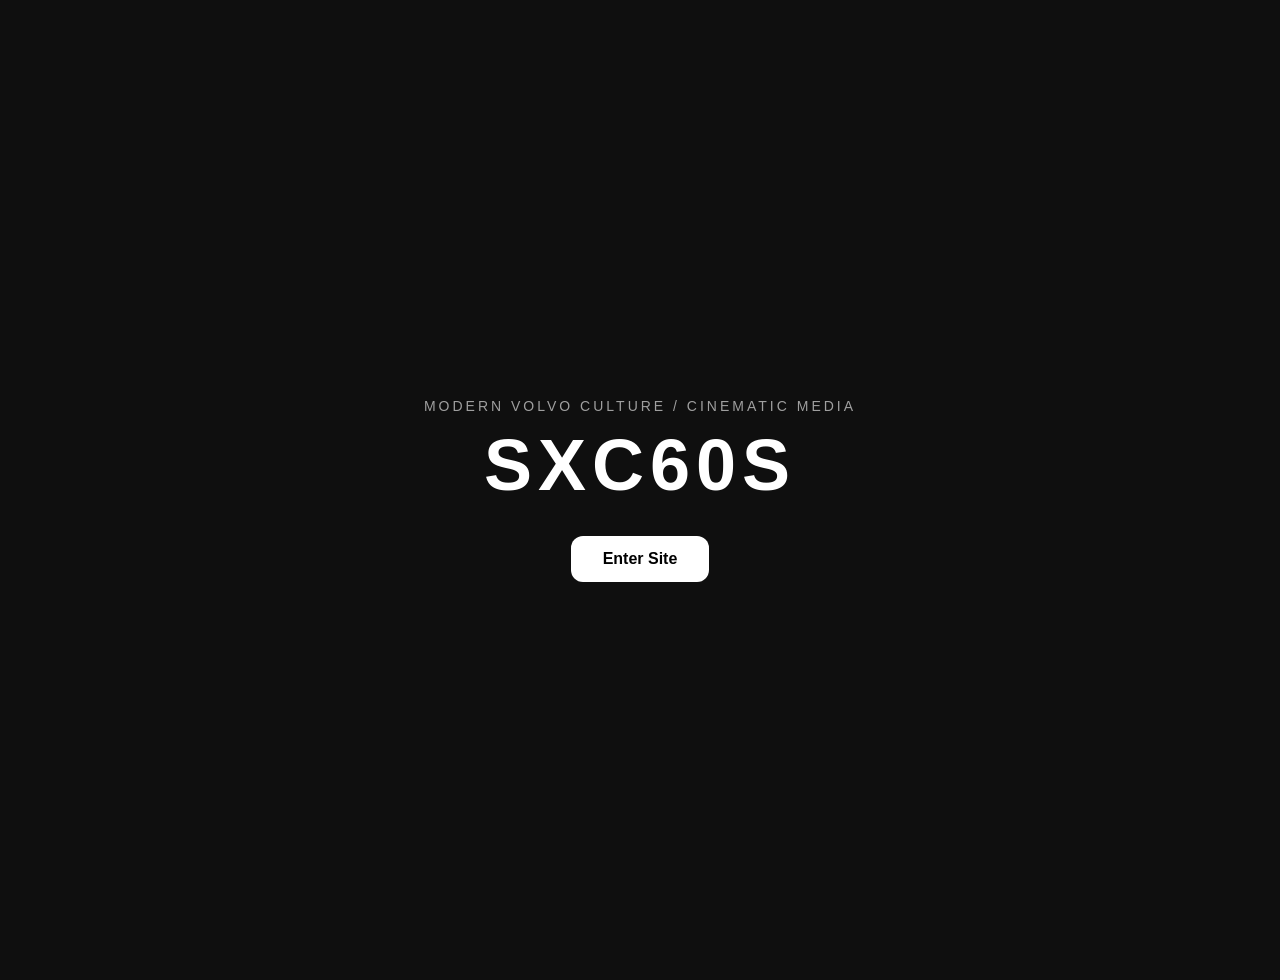
==== commit f615825f: "Update info.html" ====
--- a/info.html
+++ b/info.html
@@ -1,104 +1,82 @@
 <!DOCTYPE html>
 <html>
 <head>
-<title>SXC60S Media Hub</title>
+<title>SXC60S Media</title>
 
 <style>
 
+/* BASE */
 body{
 margin:0;
+background:#0f0f0f;
+color:white;
+font-family:Arial;
+}
+
+/* HERO SECTION (FIXED TOP AREA) */
+.hero{
 height:100vh;
 display:flex;
 justify-content:center;
 align-items:center;
-background:#0f0f0f;
-color:white;
-font-family:Arial;
 text-align:center;
-overflow:hidden;
+padding:40px;
+position:relative;
 }
 
-/* BACKGROUND GLOW */
-body::before{
-content:"";
-position:fixed;
-top:0;
-left:0;
-width:100%;
-height:100%;
-background:radial-gradient(circle at center, rgba(255,255,255,0.08), transparent 60%);
-pointer-events:none;
+/* TEXT WRAPPER */
+.hero-text{
+display:flex;
+flex-direction:column;
+align-items:center;
+gap:10px;
+animation:fadeIn 1.5s ease;
 }
 
-/* MAIN CONTAINER */
-.container{
-max-width:700px;
-padding:40px;
-animation:fadeIn 1.2s ease;
+/* SUB TEXT */
+.sub{
+font-size:14px;
+letter-spacing:3px;
+opacity:0.6;
+text-transform:uppercase;
+margin:0;
 }
 
+/* MAIN TITLE */
+.title{
+font-size:72px;
+letter-spacing:6px;
+margin:0;
+}
+
+/* ANIMATION */
 @keyframes fadeIn{
 from{opacity:0; transform:translateY(20px);}
 to{opacity:1; transform:translateY(0);}
 }
 
-/* TITLE */
-h1{
-font-size:48px;
-letter-spacing:5px;
-margin-bottom:10px;
-}
-
-/* SUBTEXT */
-p{
-opacity:0.75;
-font-size:16px;
-line-height:1.6;
-}
-
-/* MAIN ENTER BUTTON */
+/* BUTTON */
 .button{
 display:inline-block;
-margin-top:25px;
+margin-top:20px;
 padding:14px 32px;
 background:white;
 color:black;
 text-decoration:none;
 font-weight:bold;
 border-radius:12px;
-font-size:16px;
 transition:0.3s;
 }
 
 .button:hover{
 transform:scale(1.08);
-box-shadow:0 0 30px rgba(255,255,255,0.25);
 }
 
-/* SECOND BUTTON */
-.secondary{
-display:inline-block;
-margin-top:12px;
-padding:10px 20px;
-background:#222;
-color:white;
-text-decoration:none;
-border-radius:10px;
-font-size:14px;
-transition:0.3s;
+/* MOBILE */
+@media (max-width:600px){
+.title{
+font-size:40px;
 }
-
-.secondary:hover{
-background:#333;
-}
-
-/* SMALL LABEL */
-.label{
-font-size:12px;
-opacity:0.5;
-letter-spacing:2px;
-margin-bottom:10px;
-text-transform:uppercase;
 }
 
 </style>
@@ -107,30 +85,26 @@
 
 <body>
 
-<div class="container">
+<!-- HERO -->
+<header class="hero">
 
-<div class="label">Modern Volvo Culture</div>
+  <div class="hero-text">
 
-<h1>S_XC60S MEDIA</h1>
+    <p class="sub">
+      Modern Volvo culture / cinematic media
+    </p>
 
-<p>
-Built from a 2016 Volvo S60L and a 2017 Volvo XC60 T6.<br>
-Cinematic car photography, drone footage, and edits focused on Volvo culture.
-</p>
+    <h1 class="title">
+      SXC60S
+    </h1>
 
-<!-- MAIN ENTER BUTTON -->
-<a class="button" href="index.html">
-ENTER SITE
-</a>
+    <a class="button" href="info.html">
+      Enter Site
+    </a>
 
-<br>
+  </div>
 
-<!-- INFO PAGE -->
-<a class="secondary" href="info.html">
-View Pricing & Info
-</a>
-
-</div>
+</header>
 
 </body>
 </html>
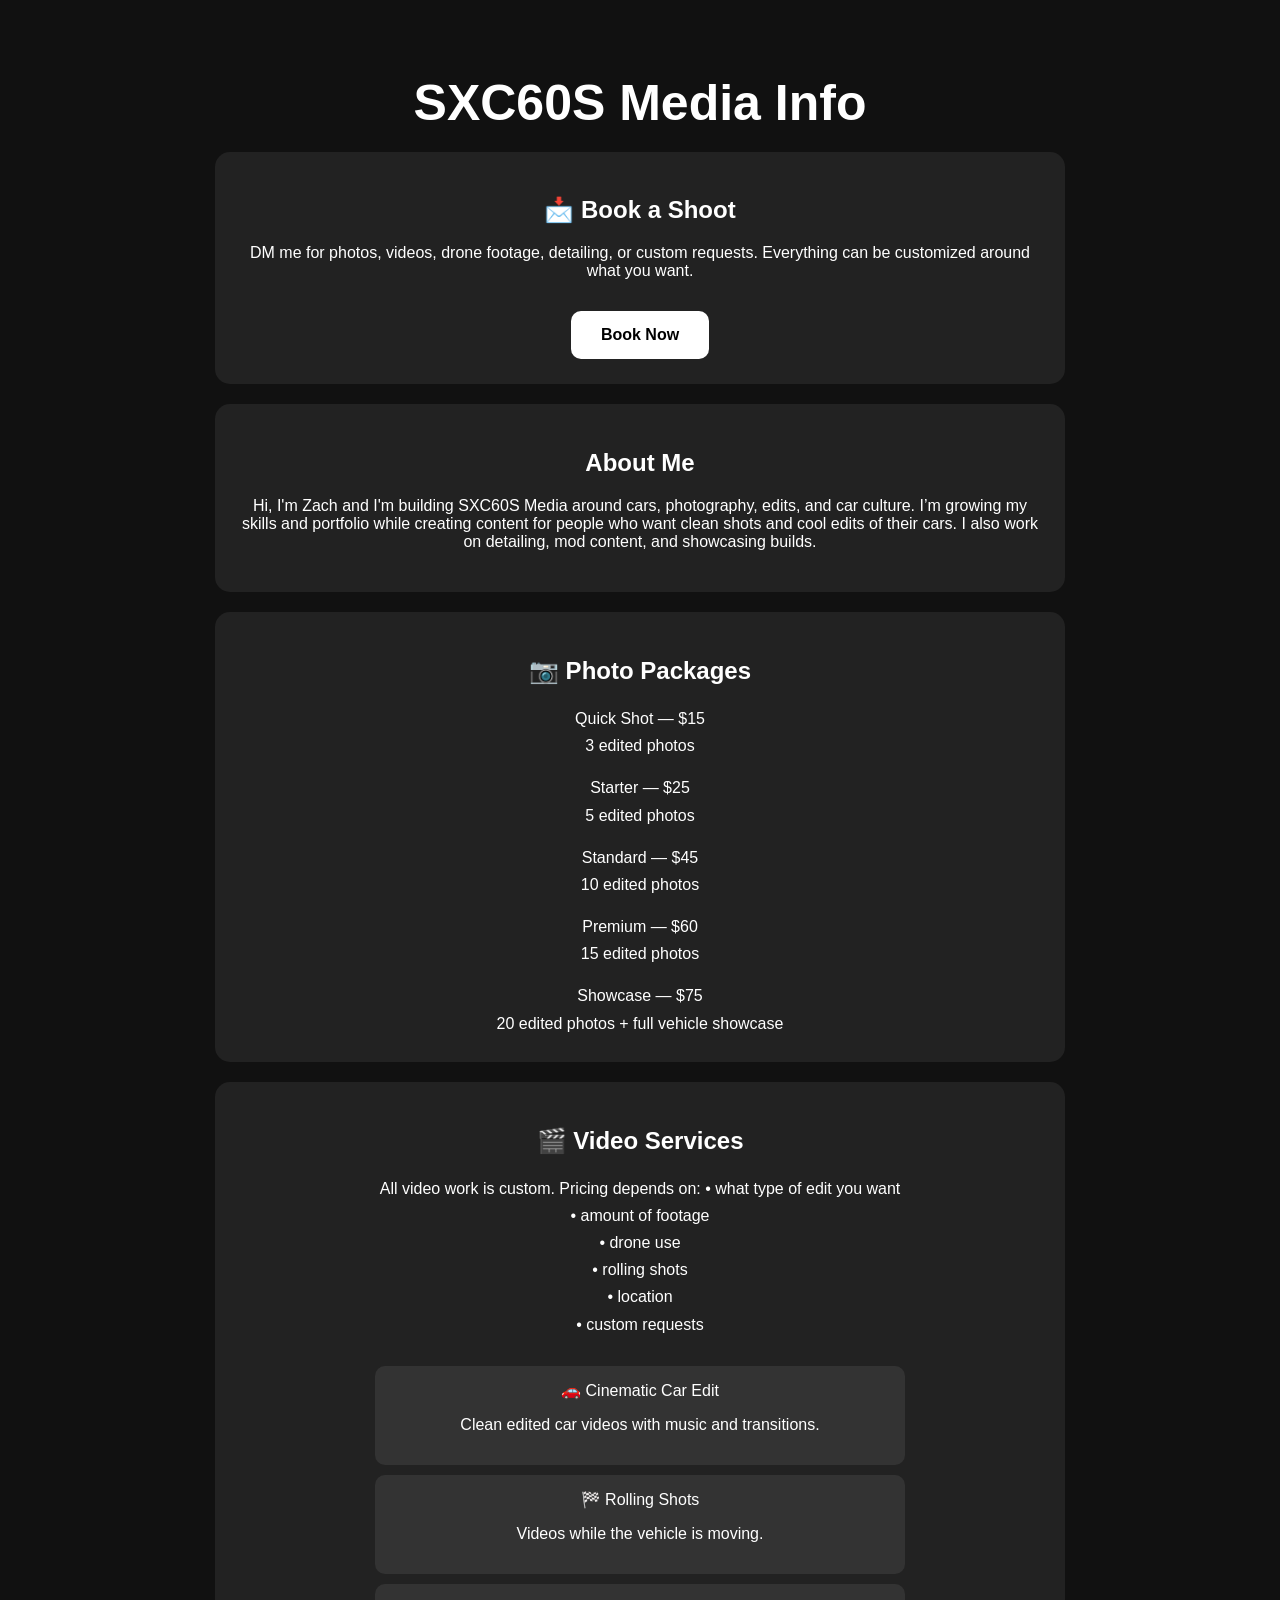
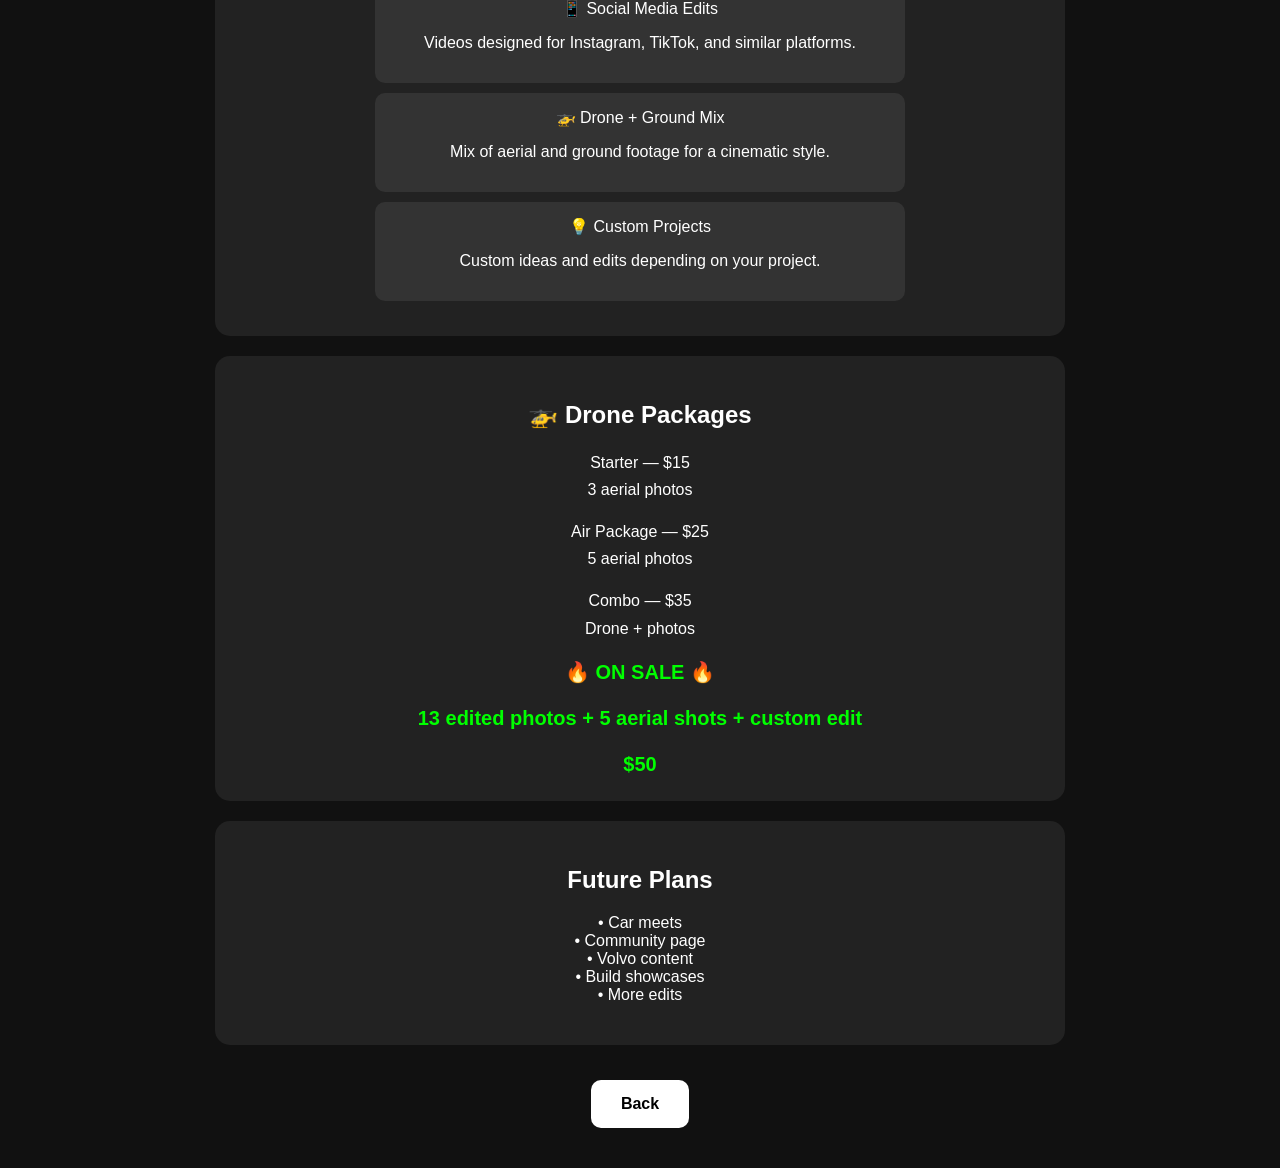
==== commit e7c1ef07: "Update info.html" ====
--- a/info.html
+++ b/info.html
@@ -1,82 +1,62 @@
 <!DOCTYPE html>
 <html>
 <head>
-<title>SXC60S Media</title>
+<title>SXC60S Media Info</title>
 
 <style>
 
-/* BASE */
 body{
 margin:0;
-background:#0f0f0f;
+background:#111;
 color:white;
 font-family:Arial;
-}
-
-/* HERO SECTION (FIXED TOP AREA) */
-.hero{
-height:100vh;
-display:flex;
-justify-content:center;
-align-items:center;
 text-align:center;
 padding:40px;
-position:relative;
-}
-
-/* TEXT WRAPPER */
-.hero-text{
-display:flex;
-flex-direction:column;
-align-items:center;
-gap:10px;
-animation:fadeIn 1.5s ease;
-}
-
-/* SUB TEXT */
-.sub{
-font-size:14px;
-letter-spacing:3px;
-opacity:0.6;
-text-transform:uppercase;
-margin:0;
-}
-
-/* MAIN TITLE */
-.title{
-font-size:72px;
-letter-spacing:6px;
-margin:0;
-}
-
-/* ANIMATION */
-@keyframes fadeIn{
-from{opacity:0; transform:translateY(20px);}
-to{opacity:1; transform:translateY(0);}
-}
-
-/* BUTTON */
+}
+
+h1{
+font-size:50px;
+margin-bottom:20px;
+}
+
+.box{
+background:#222;
+padding:25px;
+margin:20px auto;
+width:80%;
+max-width:800px;
+border-radius:15px;
+}
+
 .button{
 display:inline-block;
-margin-top:20px;
-padding:14px 32px;
+padding:15px 30px;
 background:white;
 color:black;
 text-decoration:none;
+border-radius:10px;
 font-weight:bold;
-border-radius:12px;
-transition:0.3s;
-}
-
-.button:hover{
-transform:scale(1.08);
-}
-
-/* MOBILE */
-@media (max-width:600px){
-.title{
-font-size:40px;
-}
+margin-top:15px;
+}
+
+.price{
+margin-top:15px;
+line-height:1.7;
+}
+
+.sale{
+color:lime;
+font-weight:bold;
+font-size:20px;
+}
+
+.info-card{
+background:#333;
+padding:15px;
+margin:10px auto;
+border-radius:10px;
+width:80%;
+max-width:500px;
 }
 
 </style>
@@ -85,26 +65,230 @@
 
 <body>
 
-<!-- HERO -->
-<header class="hero">
-
-  <div class="hero-text">
-
-    <p class="sub">
-      Modern Volvo culture / cinematic media
-    </p>
-
-    <h1 class="title">
-      SXC60S
-    </h1>
-
-    <a class="button" href="info.html">
-      Enter Site
-    </a>
-
-  </div>
-
-</header>
+<h1>SXC60S Media Info</h1>
+
+<div class="box">
+
+<h2>📩 Book a Shoot</h2>
+
+<p>
+DM me for photos, videos, drone footage, detailing, or custom requests.
+Everything can be customized around what you want.
+</p>
+
+<a class="button"
+href="https://instagram.com/YOURUSERNAME"
+target="_blank">
+
+Book Now
+
+</a>
+
+</div>
+
+
+<div class="box">
+
+<h2>About Me</h2>
+
+<p>
+
+Hi, I'm Zach and I'm building SXC60S Media around cars, photography, edits, and car culture.
+
+I’m growing my skills and portfolio while creating content for people who want clean shots and cool edits of their cars.
+
+I also work on detailing, mod content, and showcasing builds.
+
+</p>
+
+</div>
+
+
+<div class="box">
+
+<h2>📷 Photo Packages</h2>
+
+<div class="price">
+
+Quick Shot — $15<br>
+3 edited photos
+
+</div>
+
+<div class="price">
+
+Starter — $25<br>
+5 edited photos
+
+</div>
+
+<div class="price">
+
+Standard — $45<br>
+10 edited photos
+
+</div>
+
+<div class="price">
+
+Premium — $60<br>
+15 edited photos
+
+</div>
+
+<div class="price">
+
+Showcase — $75<br>
+20 edited photos + full vehicle showcase
+
+</div>
+
+</div>
+
+
+<div class="box">
+
+<h2>🎬 Video Services</h2>
+
+<div class="price">
+
+All video work is custom.
+
+Pricing depends on:
+
+• what type of edit you want<br>
+• amount of footage<br>
+• drone use<br>
+• rolling shots<br>
+• location<br>
+• custom requests
+
+</div>
+
+<br>
+
+<div class="info-card">
+
+🚗 Cinematic Car Edit
+
+<p>
+Clean edited car videos with music and transitions.
+</p>
+
+</div>
+
+
+<div class="info-card">
+
+🏁 Rolling Shots
+
+<p>
+Videos while the vehicle is moving.
+</p>
+
+</div>
+
+
+<div class="info-card">
+
+📱 Social Media Edits
+
+<p>
+Videos designed for Instagram, TikTok, and similar platforms.
+</p>
+
+</div>
+
+
+<div class="info-card">
+
+🚁 Drone + Ground Mix
+
+<p>
+Mix of aerial and ground footage for a cinematic style.
+</p>
+
+</div>
+
+
+<div class="info-card">
+
+💡 Custom Projects
+
+<p>
+Custom ideas and edits depending on your project.
+</p>
+
+</div>
+
+</div>
+
+
+<div class="box">
+
+<h2>🚁 Drone Packages</h2>
+
+<div class="price">
+
+Starter — $15<br>
+3 aerial photos
+
+</div>
+
+<div class="price">
+
+Air Package — $25<br>
+5 aerial photos
+
+</div>
+
+<div class="price">
+
+Combo — $35<br>
+Drone + photos
+
+</div>
+
+<br>
+
+<div class="sale">
+
+🔥 ON SALE 🔥
+
+<br><br>
+
+13 edited photos + 5 aerial shots + custom edit
+
+<br><br>
+
+$50
+
+</div>
+
+</div>
+
+
+<div class="box">
+
+<h2>Future Plans</h2>
+
+<p>
+
+• Car meets<br>
+• Community page<br>
+• Volvo content<br>
+• Build showcases<br>
+• More edits<br>
+
+</p>
+
+</div>
+
+<a class="button" href="media.html">
+
+Back
+
+</a>
 
 </body>
 </html>
